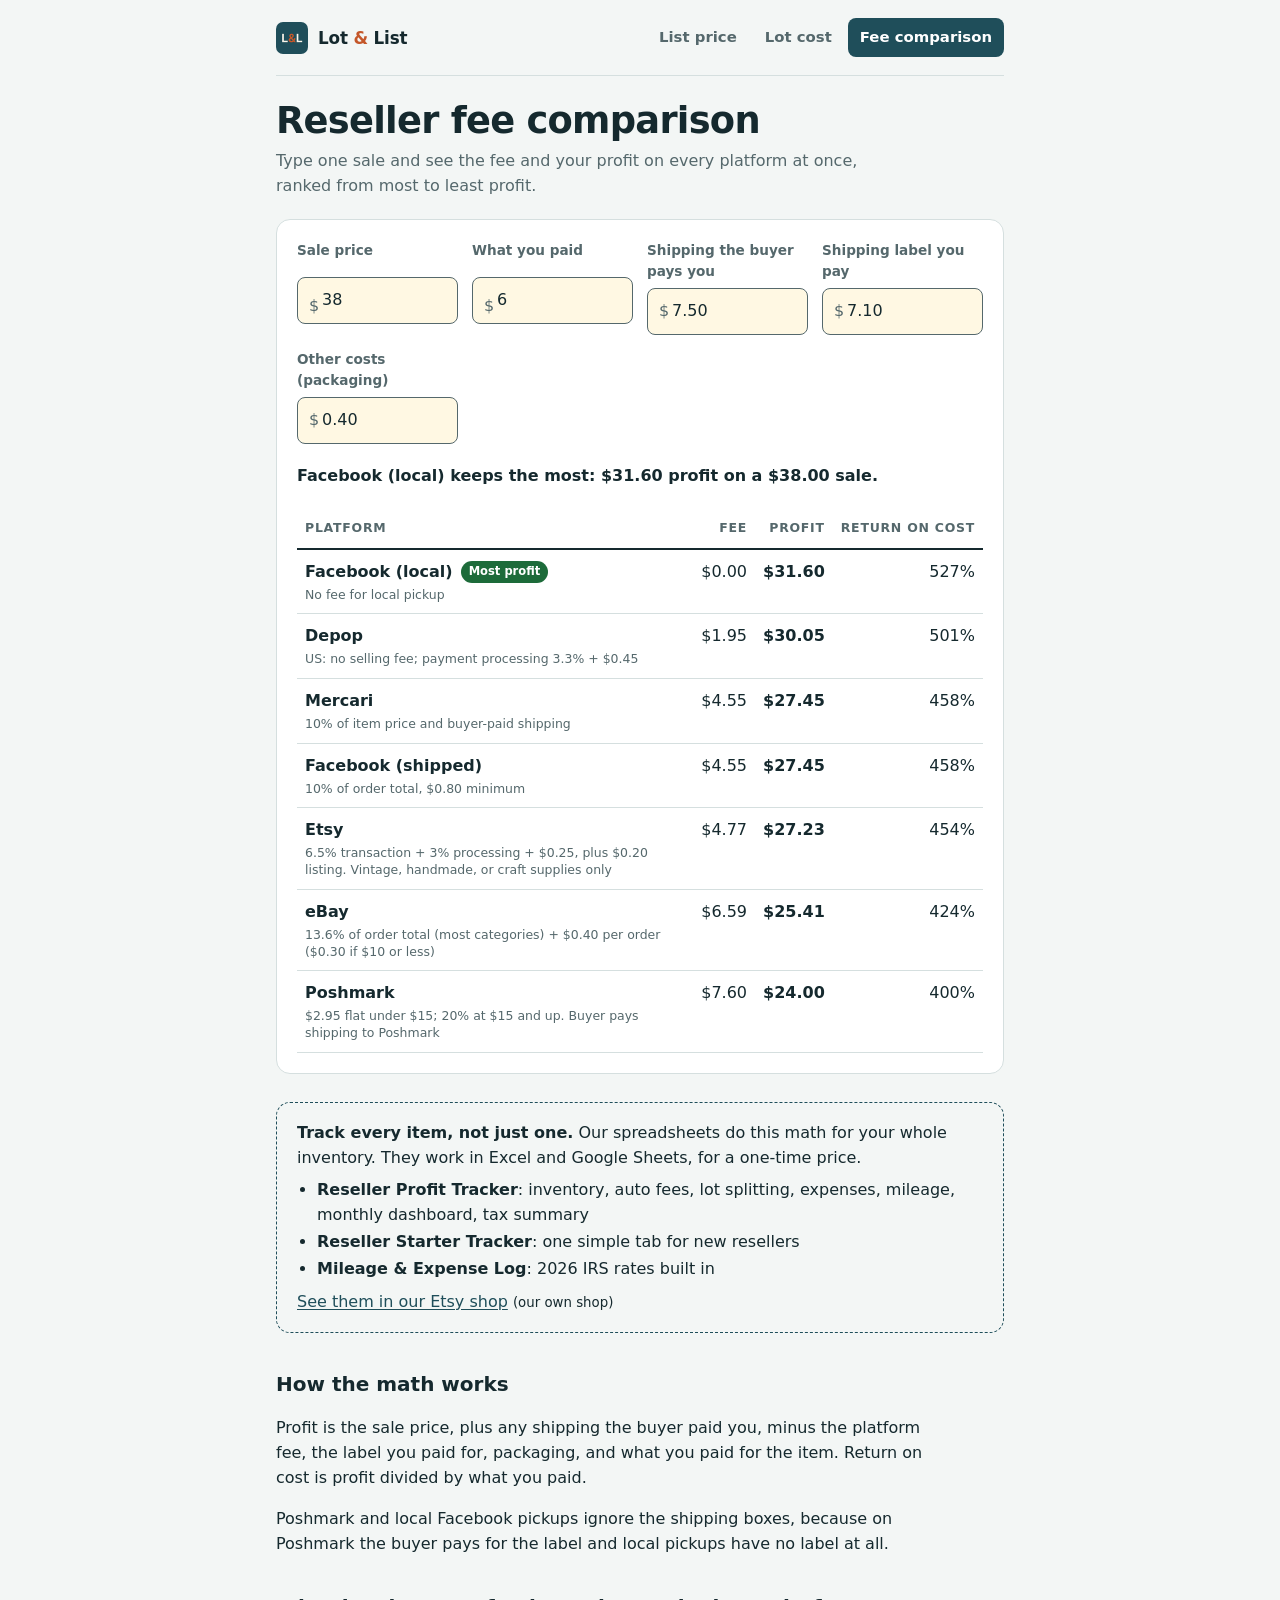
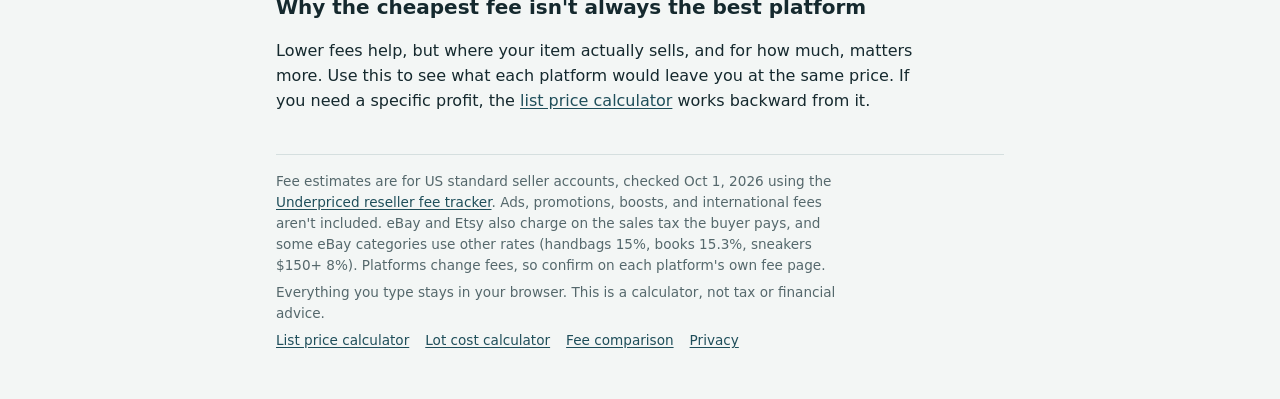
==== fee-comparison/index.html @ 5e8bffba "Add site assets and calculator pages Adds the assets folder and the list price, lot cost, fee compar" ====
<!doctype html>
<html lang="en">
<head>
<meta charset="utf-8">
<meta name="viewport" content="width=device-width, initial-scale=1, viewport-fit=cover">
<title>eBay vs Poshmark vs Mercari Fees, Side by Side | Lot &amp; List</title>
<meta name="description" content="Type one sale and see the fee and your profit on eBay, Poshmark, Mercari, Depop, Facebook, and Etsy at once, ranked from most to least profit.">
<link rel="canonical" href="https://lotandlist.com/fee-comparison/">
<meta property="og:type" content="website">
<meta property="og:site_name" content="Lot &amp; List">
<meta property="og:title" content="eBay vs Poshmark vs Mercari Fees, Side by Side | Lot &amp; List">
<meta property="og:description" content="Type one sale and see the fee and your profit on eBay, Poshmark, Mercari, Depop, Facebook, and Etsy at once, ranked from most to least profit.">
<meta property="og:url" content="https://lotandlist.com/fee-comparison/">
<meta property="og:image" content="https://lotandlist.com/assets/social.png">
<meta name="theme-color" content="#1F4E5A">
<link rel="icon" type="image/png" sizes="32x32" href="../assets/favicon-32.png">
<link rel="apple-touch-icon" href="../assets/apple-touch-icon.png">
<link rel="stylesheet" href="../assets/site.css?v=20261105a">
<script src="../assets/site.js?v=20261105a" defer></script>
<script type="application/ld+json">{"@context": "https://schema.org", "@type": "WebApplication", "name": "eBay vs Poshmark vs Mercari Fees, Side by Side", "url": "https://lotandlist.com/fee-comparison/", "applicationCategory": "FinanceApplication", "operatingSystem": "Any", "offers": {"@type": "Offer", "price": "0", "priceCurrency": "USD"}}</script>
</head>
<body>
<div class="wrap" data-page="compare"><header class="top"><a class="brand" href="../"><img src="../assets/logo-64.png" alt="" width="32" height="32"><span class="word">Lot <b>&amp;</b> List</span></a><nav class="nav" aria-label="Calculators"><a href="../list-price-calculator/">List price</a><a href="../lot-cost-calculator/">Lot cost</a><a href="../fee-comparison/" aria-current="page">Fee comparison</a></nav></header><main><h1>Reseller fee comparison</h1>
<p class="lede">Type one sale and see the fee and your profit on every platform at once, ranked from most to least profit.</p>
<section class="tool" aria-label="Fee calculator">
<div class="fields">
<div class="field"><label for="price">Sale price</label><div class="money"><input type="text" inputmode="decimal" id="price" value="38" autocomplete="off"></div></div>
<div class="field"><label for="cost">What you paid</label><div class="money"><input type="text" inputmode="decimal" id="cost" value="6" autocomplete="off"></div></div>
<div class="field"><label for="shipIn">Shipping the buyer pays you</label><div class="money"><input type="text" inputmode="decimal" id="shipIn" value="7.50" autocomplete="off"></div></div>
<div class="field"><label for="shipOut">Shipping label you pay</label><div class="money"><input type="text" inputmode="decimal" id="shipOut" value="7.10" autocomplete="off"></div></div>
<div class="field"><label for="other">Other costs (packaging)</label><div class="money"><input type="text" inputmode="decimal" id="other" value="0.40" autocomplete="off"></div></div>
</div>
<p class="summary" id="cmp-summary" aria-live="polite"></p>
<div class="ledger-wrap"><table class="ledger">
<thead><tr><th scope="col">Platform</th><th scope="col" class="num">Fee</th><th scope="col" class="num">Profit</th><th scope="col" class="num">Return on cost</th></tr></thead>
<tbody id="cmp-body"></tbody></table></div>
</section>
<aside class="promo" data-etsy hidden>
<p><strong>Track every item, not just one.</strong> Our spreadsheets do this math for your whole inventory. They work in Excel and Google Sheets, for a one-time price.</p>
<ul>
<li><strong>Reseller Profit Tracker</strong>: inventory, auto fees, lot splitting, expenses, mileage, monthly dashboard, tax summary</li>
<li><strong>Reseller Starter Tracker</strong>: one simple tab for new resellers</li>
<li><strong>Mileage &amp; Expense Log</strong>: 2026 IRS rates built in</li>
</ul>
<p><a data-etsy-link href="https://www.etsy.com/shop/LotAndListShop" rel="noopener" target="_blank">See them in our Etsy shop</a> <small>(our own shop)</small></p>
</aside>
<h2>How the math works</h2>
<p>Profit is the sale price, plus any shipping the buyer paid you, minus the platform fee, the label you paid for, packaging, and what you paid for the item. Return on cost is profit divided by what you paid.</p>
<p>Poshmark and local Facebook pickups ignore the shipping boxes, because on Poshmark the buyer pays for the label and local pickups have no label at all.</p>
<h2>Why the cheapest fee isn't always the best platform</h2>
<p>Lower fees help, but where your item actually sells, and for how much, matters more. Use this to see what each platform would leave you at the same price. If you need a specific profit, the <a href="../list-price-calculator/">list price calculator</a> works backward from it.</p></main><footer class="fine">
<p>Fee estimates are for US standard seller accounts, checked <span data-fees-checked>Oct 1, 2026</span> using the <a href="https://www.underpriced.app/data/reseller-fees" rel="noopener" target="_blank">Underpriced reseller fee tracker</a>. Ads, promotions, boosts, and international fees aren't included. eBay and Etsy also charge on the sales tax the buyer pays, and some eBay categories use other rates (handbags 15%, books 15.3%, sneakers $150+ 8%). Platforms change fees, so confirm on each platform's own fee page.</p>
<p>Everything you type stays in your browser. This is a calculator, not tax or financial advice.</p>
<nav aria-label="Site"><a href="../list-price-calculator/">List price calculator</a><a href="../lot-cost-calculator/">Lot cost calculator</a><a href="../fee-comparison/">Fee comparison</a><a href="../privacy/">Privacy</a></nav>
</footer></div>
</body>
</html>
---- assets/site.css ----
/* Lot & List. Layout: one narrow working column; tool card first, plain guide text after. Ledger rows with tabular figures; the list price shows on a hang tag. */
:root {
  --paper: #F3F6F5;      /* page */
  --sheet: #FFFFFF;      /* tool surface */
  --ink: #15292E;        /* text */
  --muted: #55686C;      /* secondary text */
  --rule: #D5DFDF;       /* lines */
  --brand: #1F4E5A;      /* ledger teal */
  --brand-ink: #FFFFFF;
  --tag: #F2C14E;        /* manila price tag */
  --tag-ink: #2A2111;
  --input: #FFF8E3;      /* fields you fill */
  --good: #1D6B3A;
  --loss: #B3261E;
  --focus: #2F7D8F;
  --accent: #C4572A;    /* the orange & */
  --font: system-ui, -apple-system, "Segoe UI", Roboto, "Helvetica Neue", Arial, sans-serif;
  --mono: ui-monospace, "SF Mono", Menlo, Consolas, monospace;
}
@media (prefers-color-scheme: dark) {
  :root:not([data-theme="light"]) {
    --paper: #0F1A1C; --sheet: #16252A; --ink: #E4ECEC; --muted: #9DB0B3; --rule: #2A3D42;
    --brand: #7FC3D1; --brand-ink: #0F1A1C; --tag: #E8B848; --tag-ink: #241B08; --input: #1F2E25;
    --good: #6FD39A; --loss: #FF8A80; --focus: #9AD6E2; --accent: #F08A5D; color-scheme: dark;
  }
}
:root[data-theme="dark"] {
  --paper: #0F1A1C; --sheet: #16252A; --ink: #E4ECEC; --muted: #9DB0B3; --rule: #2A3D42;
  --brand: #7FC3D1; --brand-ink: #0F1A1C; --tag: #E8B848; --tag-ink: #241B08; --input: #1F2E25;
  --good: #6FD39A; --loss: #FF8A80; --focus: #9AD6E2; --accent: #F08A5D; color-scheme: dark;
}

* { box-sizing: border-box; }
[hidden] { display: none !important; }
html { -webkit-text-size-adjust: 100%; }
body { margin: 0; background: var(--paper); color: var(--ink); font: 16px/1.55 var(--font); }
.wrap { max-width: 760px; margin: 0 auto; padding-inline: 16px; padding-block: 0 48px; }
a { color: var(--brand); text-underline-offset: 2px; }
:focus-visible { outline: 3px solid var(--focus); outline-offset: 2px; }

.top { display: flex; flex-wrap: wrap; align-items: center; justify-content: space-between; gap: 8px 16px; padding-block: 18px; border-bottom: 1px solid var(--rule); margin-bottom: 24px; }
.brand { font-weight: 800; letter-spacing: -0.01em; text-decoration: none; color: var(--ink); font-size: 1.05rem; }
.brand { display: inline-flex; align-items: center; gap: 10px; }
.brand img { width: 32px; height: 32px; border-radius: 7px; }
.brand .word b { color: var(--accent); font-weight: 800; }
.nav { display: flex; flex-wrap: wrap; gap: 4px; }
.nav a { text-decoration: none; padding: 8px 12px; border-radius: 8px; color: var(--muted); font-weight: 600; font-size: 0.93rem; }
.nav a[aria-current="page"] { background: var(--brand); color: var(--brand-ink); }

h1 { font-size: clamp(1.7rem, 4.5vw, 2.3rem); line-height: 1.12; letter-spacing: -0.02em; margin: 0 0 8px; text-wrap: balance; }
.lede { color: var(--muted); margin: 0 0 20px; max-width: 62ch; }
h2 { font-size: 1.25rem; margin: 36px 0 8px; text-wrap: balance; }
p, li { max-width: 65ch; }

.tool { background: var(--sheet); border: 1px solid var(--rule); border-radius: 14px; padding: 20px; display: grid; gap: 20px; }
.fields { display: grid; grid-template-columns: repeat(auto-fit, minmax(150px, 1fr)); gap: 14px; }
.field { display: grid; gap: 6px; min-width: 0; }
.field label { font-size: 0.85rem; font-weight: 650; color: var(--muted); }
input[type=text], select {
  width: 100%; font: inherit; font-variant-numeric: tabular-nums; color: var(--ink);
  background: var(--input); border: 1px solid var(--muted); border-radius: 8px; padding: 10px 12px; min-height: 44px;
}
.money { position: relative; }
.money::before { content: "$"; position: absolute; left: 12px; top: 50%; transform: translateY(-50%); color: var(--muted); pointer-events: none; }
.money input { padding-left: 24px; }
.pct { position: relative; }
.pct::after { content: "%"; position: absolute; right: 12px; top: 50%; transform: translateY(-50%); color: var(--muted); pointer-events: none; }

.summary { font-weight: 650; margin: 0; }
.ledger-wrap { overflow-x: auto; }
table.ledger { width: 100%; border-collapse: collapse; font-variant-numeric: tabular-nums; }
.ledger th, .ledger td { padding: 10px 8px; border-bottom: 1px solid var(--rule); text-align: left; vertical-align: top; }
.ledger thead th { font-size: 0.78rem; text-transform: uppercase; letter-spacing: 0.06em; color: var(--muted); font-weight: 700; border-bottom: 2px solid var(--ink); }
.ledger tbody th { font-weight: 650; }
.ledger tbody th small { display: block; font-weight: 400; color: var(--muted); font-size: 0.78rem; line-height: 1.35; margin-top: 2px; }
.ledger .num { text-align: right; white-space: nowrap; }
.ledger .strong { font-weight: 750; }
.ledger .loss { color: var(--loss); }
.ledger tr.picked th, .ledger tr.picked td { background: color-mix(in srgb, var(--tag) 22%, transparent); }
.pill { display: inline-block; margin-left: 8px; padding: 2px 8px; border-radius: 999px; background: var(--good); color: var(--sheet); font-size: 0.72rem; font-weight: 700; vertical-align: 2px; }

/* the hang tag */
.tag-row { display: flex; flex-wrap: wrap; align-items: center; gap: 18px; }
.tag {
  position: relative; background: var(--tag); color: var(--tag-ink); padding: 18px 26px 18px 46px; min-width: 210px;
  clip-path: polygon(22px 0, 100% 0, 100% 100%, 22px 100%, 0 50%);
  border-radius: 4px; transform: rotate(-2deg);
}
.tag::before { content: ""; position: absolute; left: 22px; top: 50%; width: 12px; height: 12px; margin-top: -6px; border-radius: 50%; background: var(--sheet); }
.tag small { display: block; font-size: 0.75rem; text-transform: uppercase; letter-spacing: 0.08em; font-weight: 700; }
.tag strong { display: block; font-size: 2.4rem; line-height: 1.05; font-variant-numeric: tabular-nums; letter-spacing: -0.02em; }
.tag span { font-weight: 650; }
.tag-detail { flex: 1 1 220px; min-width: 0; margin: 0; color: var(--muted); }
@media (prefers-reduced-motion: no-preference) { .tag { transition: transform .25s ease; } .tag:hover { transform: rotate(0deg); } }

/* lot splitter */
.lot-head, .lot-row { display: grid; grid-template-columns: minmax(0, 1fr) 110px 96px 40px; gap: 8px; align-items: center; }
.lot-head { font-size: 0.78rem; text-transform: uppercase; letter-spacing: 0.06em; color: var(--muted); font-weight: 700; padding-bottom: 4px; border-bottom: 2px solid var(--ink); }
.lot-rows { display: grid; gap: 8px; }
.share { text-align: right; font-weight: 750; font-variant-numeric: tabular-nums; }
.icon { min-width: 40px; min-height: 40px; border-radius: 8px; border: 1px solid var(--rule); background: transparent; color: var(--muted); font-size: 1.2rem; cursor: pointer; }
.choice { display: flex; flex-wrap: wrap; gap: 8px; border: 0; padding: 0; margin: 0; }
.choice legend { font-size: 0.85rem; font-weight: 650; color: var(--muted); margin-bottom: 6px; }
.choice label { display: inline-flex; align-items: center; gap: 8px; padding: 10px 14px; border: 1px solid var(--rule); border-radius: 8px; cursor: pointer; min-height: 44px; }
.choice input { accent-color: var(--brand); }
.actions { display: flex; flex-wrap: wrap; gap: 10px; }
.btn { font: inherit; font-weight: 650; min-height: 44px; padding: 10px 16px; border-radius: 8px; border: 1px solid var(--brand); background: var(--brand); color: var(--brand-ink); cursor: pointer; }
.btn.ghost { background: transparent; color: var(--brand); }
.stats { display: flex; flex-wrap: wrap; gap: 8px 24px; margin: 0; color: var(--muted); }
.stats b { color: var(--ink); font-variant-numeric: tabular-nums; }
.example { margin: 0; padding: 10px 12px; border-radius: 8px; background: color-mix(in srgb, var(--tag) 18%, transparent); font-size: 0.9rem; }

.promo { margin-top: 28px; padding: 18px 20px; border-radius: 14px; border: 1px dashed var(--brand); display: grid; gap: 6px; }
.promo p { margin: 0; }
.fine { margin-top: 40px; padding-top: 16px; border-top: 1px solid var(--rule); color: var(--muted); font-size: 0.85rem; display: grid; gap: 6px; }
.fine p { margin: 0; }
.fine nav { display: flex; flex-wrap: wrap; gap: 6px 16px; }

@media (max-width: 520px) {
  .lot-head { grid-template-columns: minmax(0, 1fr) auto; }
  .lot-head span:nth-child(2), .lot-head span:nth-child(4) { display: none; }
  .lot-row { grid-template-columns: minmax(0, 1fr) 96px 40px; grid-template-areas: "name name name" "value share del"; padding-bottom: 8px; border-bottom: 1px solid var(--rule); }
  .lot-row > input:first-child { grid-area: name; }
  .lot-row > input:nth-child(2) { grid-area: value; }
  .lot-row > output { grid-area: share; }
  .lot-row > button { grid-area: del; }
  .tag strong { font-size: 2rem; }
  .ledger th, .ledger td { padding: 8px 4px; font-size: 0.88rem; }
  .tool { padding: 16px 14px; }
}

/* home page tool cards */
.cards { display: grid; gap: 14px; grid-template-columns: repeat(auto-fit, minmax(220px, 1fr)); margin: 8px 0 0; }
.card { display: grid; gap: 6px; align-content: start; padding: 18px; border-radius: 14px; background: var(--sheet); border: 1px solid var(--rule); text-decoration: none; color: var(--ink); }
.card:hover { border-color: var(--brand); }
.card h2 { margin: 0; font-size: 1.1rem; color: var(--brand); }
.card p { margin: 0; color: var(--muted); font-size: 0.95rem; }
.card .go { font-weight: 650; color: var(--brand); margin-top: 4px; }
.promo ul { margin: 0; padding-left: 20px; }
.promo li { margin: 2px 0; }
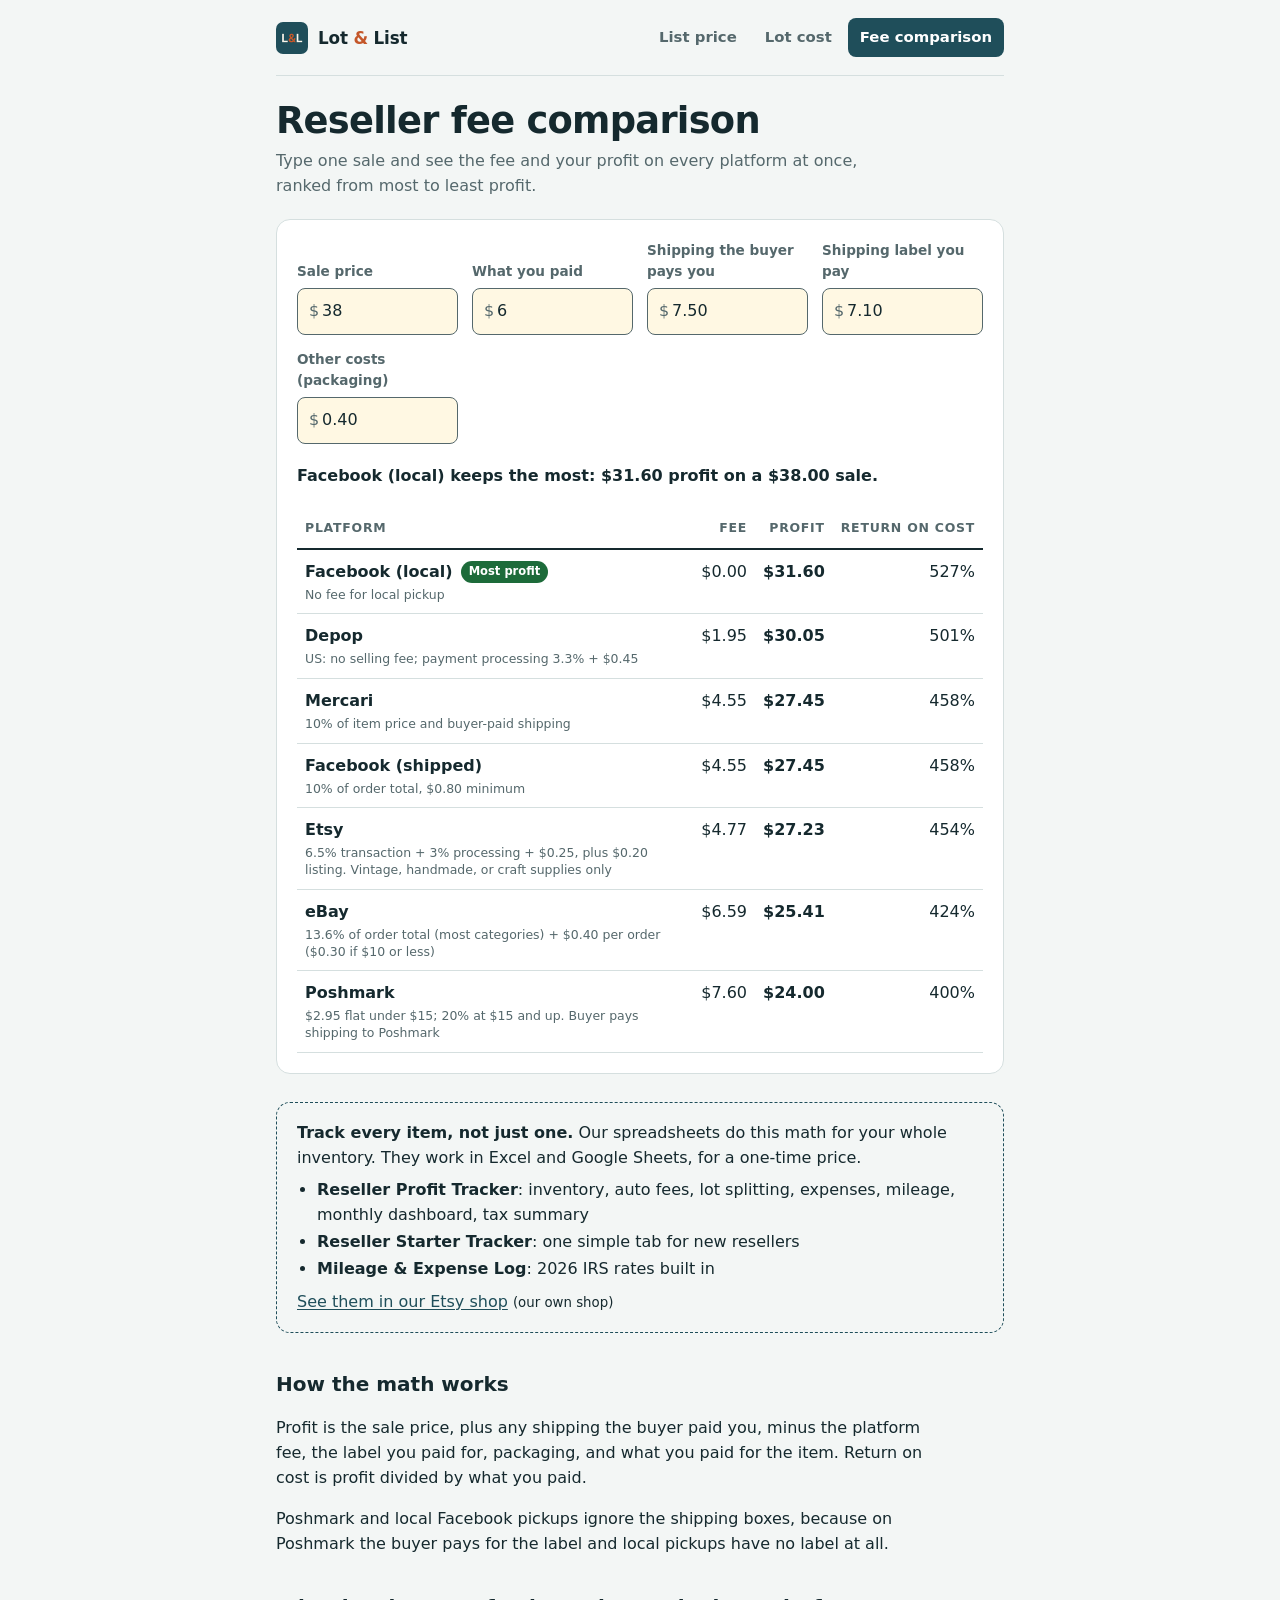
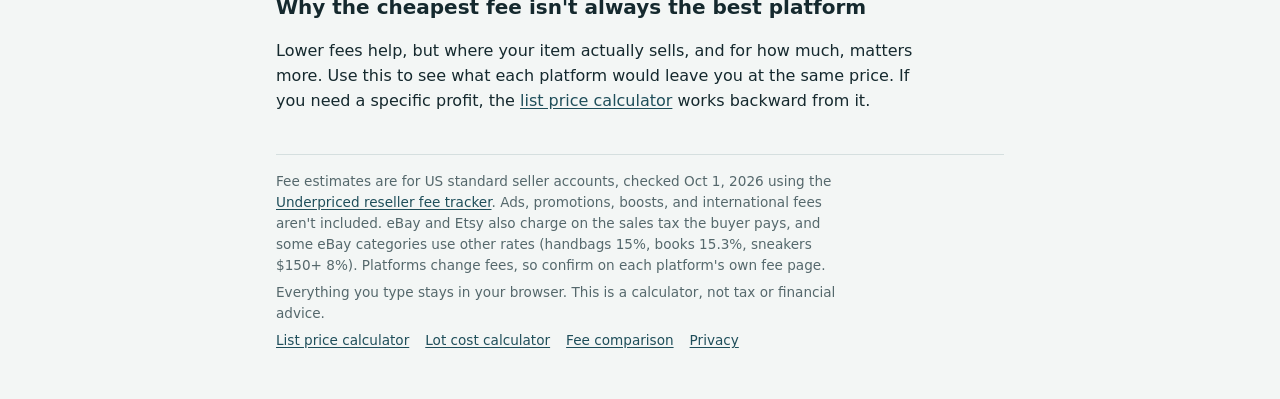
==== commit 955b2c7e: "Line up calculator inputs when a label wraps; give the platform picker a full-width row - .field: al" ====
--- a/fee-comparison/index.html
+++ b/fee-comparison/index.html
@@ -13,10 +13,12 @@
 <meta property="og:url" content="https://lotandlist.com/fee-comparison/">
 <meta property="og:image" content="https://lotandlist.com/assets/social.png">
 <meta name="theme-color" content="#1F4E5A">
-<link rel="icon" type="image/png" sizes="32x32" href="../assets/favicon-32.png">
-<link rel="apple-touch-icon" href="../assets/apple-touch-icon.png">
-<link rel="stylesheet" href="../assets/site.css?v=20261105a">
-<script src="../assets/site.js?v=20261105a" defer></script>
+<link rel="icon" href="/favicon.ico" sizes="48x48">
+<link rel="icon" type="image/png" sizes="192x192" href="/assets/icon-192.png">
+<link rel="apple-touch-icon" href="/apple-touch-icon.png">
+<link rel="stylesheet" href="../assets/site.css?v=20261106b">
+<script src="../assets/site.js?v=20261106b" defer></script>
+<script src="../assets/count.js?v=20261106b" defer></script>
 <script type="application/ld+json">{"@context": "https://schema.org", "@type": "WebApplication", "name": "eBay vs Poshmark vs Mercari Fees, Side by Side", "url": "https://lotandlist.com/fee-comparison/", "applicationCategory": "FinanceApplication", "operatingSystem": "Any", "offers": {"@type": "Offer", "price": "0", "priceCurrency": "USD"}}</script>
 </head>
 <body>
--- a/assets/site.css
+++ b/assets/site.css
@@ -54,7 +54,8 @@
 
 .tool { background: var(--sheet); border: 1px solid var(--rule); border-radius: 14px; padding: 20px; display: grid; gap: 20px; }
 .fields { display: grid; grid-template-columns: repeat(auto-fit, minmax(150px, 1fr)); gap: 14px; }
-.field { display: grid; gap: 6px; min-width: 0; }
+.field { display: grid; gap: 6px; min-width: 0; align-content: end; } /* line inputs up when a label in the row wraps */
+.field-wide { grid-column: 1 / -1; }
 .field label { font-size: 0.85rem; font-weight: 650; color: var(--muted); }
 input[type=text], select {
   width: 100%; font: inherit; font-variant-numeric: tabular-nums; color: var(--ink);
